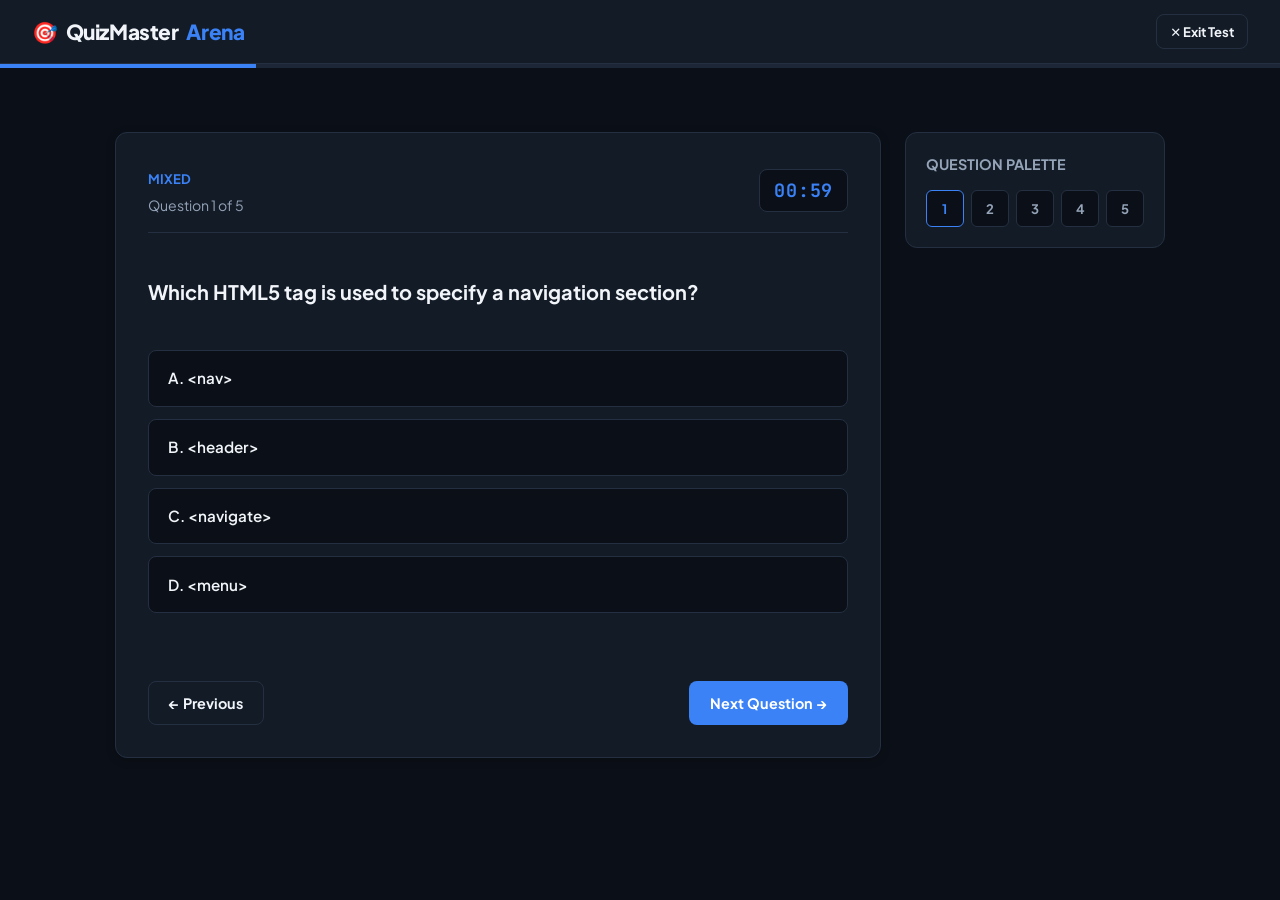
==== arena.html @ a1f8cf9c "fee" ====
<!DOCTYPE html>
<html lang="en" data-theme="dark">
<head>
  <meta charset="UTF-8">
  <meta name="viewport" content="width=device-width, initial-scale=1.0">
  <title>QuizMaster - Assessment Arena</title>
  <link rel="stylesheet" href="style.css">
  <style>
    .progress-bar { height: 4px; background: var(--bg-hover); width: 100%; position: sticky; top: 0; z-index: 10; }
    .progress-fill { height: 100%; width: 0%; background: var(--primary); transition: width 0.3s ease; }
    .loading-spinner { text-align: center; padding: 4rem 1rem; }
    .spinner-dot { width: 32px; height: 32px; border: 3px solid var(--border); border-top-color: var(--primary); border-radius: 50%; animation: spin 1s linear infinite; margin: 0 auto 1rem; }
    @keyframes spin { to { transform: rotate(360deg); } }
  </style>
</head>
<body>
  <!-- Arena Top Bar -->
  <nav class="navbar">
    <a href="index.html" class="logo"><span>🎯</span> QuizMaster <span>Arena</span></a>
    <div class="nav-actions">
      <a href="quiz.html" class="btn btn-outline btn-sm" onclick="return confirm('Exit test? Progress will not be saved.');">✕ Exit Test</a>
    </div>
  </nav>

  <!-- Progress Bar -->
  <div class="progress-bar">
    <div class="progress-fill" id="progressFill"></div>
  </div>

  <!-- Main Arena Layout -->
  <main class="container">
    <!-- Loading Spinner -->
    <div class="loading-spinner" id="loadingState">
      <div class="spinner-dot"></div>
      <h3 style="font-size: 1.25rem; margin-bottom: 0.3rem;">Fetching Live Questions via API...</h3>
      <p style="color: var(--text-muted); font-size: 0.88rem;">Connecting to API endpoint and preparing your assessment session.</p>
    </div>

    <!-- Active Assessment Container -->
    <div class="arena-layout" id="quizLayout" style="display: none;">
      <!-- Left: Question Card -->
      <article class="card" style="padding: 2rem;">
        <div class="arena-header">
          <div>
            <span id="subjectBadge" style="font-size: 0.82rem; font-weight: 700; color: var(--primary); text-transform: uppercase;">Assessment</span>
            <div id="questionCounter" style="font-size: 0.88rem; color: var(--text-muted); margin-top: 0.2rem;">Question 1 of 10</div>
          </div>
          <div class="timer-pill" id="timerDigits">01:00</div>
        </div>

        <h2 class="question-title" id="questionTitle">Loading question prompt...</h2>

        <div class="options-list" id="optionsList" role="radiogroup">
          <!-- Injected dynamically by arena.js -->
        </div>

        <div style="display: flex; justify-content: space-between; align-items: center; margin-top: 1.5rem;">
          <button type="button" class="btn btn-outline" id="prevBtn" disabled>← Previous</button>
          <button type="button" class="btn btn-primary" id="nextBtn">Next Question →</button>
        </div>
      </article>

      <!-- Right: Question Palette -->
      <aside class="palette-card">
        <h4 style="font-size: 0.9rem; font-weight: 700; color: var(--text-muted); text-transform: uppercase;">Question Palette</h4>
        <div class="palette-grid" id="paletteGrid">
          <!-- Injected dynamically by arena.js -->
        </div>
      </aside>
    </div>
  </main>

  <!-- Result Modal with Answer Review -->
  <div class="modal-overlay" id="resultModal" role="dialog" aria-modal="true">
    <div class="modal-content" style="max-width: 520px;">
      <div id="modalBadge" style="font-size: 3rem; margin-bottom: 0.5rem;">🏆</div>
      <h2 id="modalTitle" style="font-size: 1.6rem; margin-bottom: 0.4rem;">Assessment Completed!</h2>
      <div id="modalScore" style="font-size: 2.4rem; font-weight: 800; color: var(--primary); margin: 0.5rem 0;">0 / 0</div>
      <p id="modalFeedback" style="color: var(--text-muted); font-size: 0.95rem; margin-bottom: 1rem;">Great effort on this practice drill!</p>

      <!-- Detailed Review List -->
      <div class="review-list" id="reviewList">
        <!-- Review items injected by arena.js -->
      </div>

      <div style="display: flex; flex-direction: column; gap: 0.6rem; margin-top: 1rem;">
        <a href="quiz.html" class="btn btn-primary">Take Another Quiz</a>
        <div style="display: flex; gap: 0.5rem;">
          <a href="history.html" class="btn btn-outline" style="flex: 1;">📜 View History</a>
          <a href="leaderboard.html" class="btn btn-outline" style="flex: 1;">🏆 Leaderboard</a>
        </div>
        <a href="index.html" class="btn btn-outline">Return Home</a>
      </div>
    </div>
  </div>

  <script src="arena.js"></script>
</body>
</html>
---- style.css ----
/* =========================================================
   QuizMaster - Polished, Clean & Modern Stylesheet
   Crafted for presentation, academic viva, and Vercel deployment
   ========================================================= */

@import url('https://fonts.googleapis.com/css2?family=Plus+Jakarta+Sans:wght@400;500;600;700;800&family=JetBrains+Mono:wght@500;700&display=swap');

:root {
  /* Color Palette - Dark Mode (Default) */
  --bg: #0b0f17;
  --bg-card: #131b26;
  --bg-hover: #1c2636;
  --border: #243042;
  --border-focus: #3b82f6;
  --text: #f1f5f9;
  --text-secondary: #cbd5e1;
  --text-muted: #94a3b8;
  --primary: #3b82f6;
  --primary-hover: #2563eb;
  --primary-glow: rgba(59, 130, 246, 0.2);
  --accent: #06b6d4;
  --success: #10b981;
  --warning: #f59e0b;
  --danger: #ef4444;
  --radius: 12px;
  --radius-sm: 8px;
  --radius-pill: 9999px;
  --font: 'Plus Jakarta Sans', system-ui, -apple-system, sans-serif;
  --font-mono: 'JetBrains Mono', monospace;
  --shadow: 0 4px 20px rgba(0, 0, 0, 0.35);
  --shadow-card: 0 2px 10px rgba(0, 0, 0, 0.2);
}

[data-theme="light"] {
  /* Color Palette - Light Mode */
  --bg: #f8fafc;
  --bg-card: #ffffff;
  --bg-hover: #f1f5f9;
  --border: #e2e8f0;
  --border-focus: #2563eb;
  --text: #0f172a;
  --text-secondary: #334155;
  --text-muted: #64748b;
  --primary: #2563eb;
  --primary-hover: #1d4ed8;
  --primary-glow: rgba(37, 99, 235, 0.15);
  --shadow: 0 4px 20px rgba(0, 0, 0, 0.06);
  --shadow-card: 0 1px 4px rgba(0, 0, 0, 0.05);
}

/* Base Reset */
* { box-sizing: border-box; margin: 0; padding: 0; }
body {
  font-family: var(--font);
  background: var(--bg);
  color: var(--text);
  line-height: 1.6;
  min-height: 100vh;
  display: flex;
  flex-direction: column;
}

a { color: inherit; text-decoration: none; }
button, input, select { font: inherit; }

.container {
  max-width: 1140px;
  margin: 0 auto;
  padding: 2rem 1.5rem 4rem;
  width: 100%;
}

/* =========================================================
   1. Navbar
   ========================================================= */
.navbar {
  display: flex;
  align-items: center;
  justify-content: space-between;
  padding: 0.9rem 2rem;
  background: var(--bg-card);
  border-bottom: 1px solid var(--border);
  position: sticky;
  top: 0;
  z-index: 100;
  backdrop-filter: blur(10px);
}
.logo { font-size: 1.3rem; font-weight: 800; display: flex; align-items: center; gap: 0.5rem; letter-spacing: -0.02em; }
.logo span { color: var(--primary); }
.nav-links { display: flex; list-style: none; gap: 0.4rem; }
.nav-links a {
  padding: 0.45rem 0.9rem;
  font-size: 0.9rem;
  font-weight: 600;
  color: var(--text-muted);
  border-radius: var(--radius-sm);
  transition: 0.2s ease;
}
.nav-links a:hover, .nav-links a.active { color: var(--text); background: var(--bg-hover); }
.nav-actions { display: flex; align-items: center; gap: 0.6rem; }
.theme-toggle-btn {
  background: var(--bg);
  border: 1px solid var(--border);
  color: var(--text);
  padding: 0.4rem 0.75rem;
  border-radius: var(--radius-sm);
  cursor: pointer;
  font-size: 1rem;
  transition: 0.2s;
}
.theme-toggle-btn:hover { border-color: var(--primary); background: var(--bg-hover); }

/* Buttons */
.btn {
  display: inline-flex;
  align-items: center;
  justify-content: center;
  gap: 0.5rem;
  padding: 0.6rem 1.25rem;
  font-size: 0.9rem;
  font-weight: 700;
  border-radius: var(--radius-sm);
  border: 1px solid transparent;
  cursor: pointer;
  transition: 0.2s ease;
  text-decoration: none;
}
.btn-primary { background: var(--primary); color: #fff !important; }
.btn-primary:hover { background: var(--primary-hover); transform: translateY(-1px); box-shadow: 0 4px 14px var(--primary-glow); }
.btn-outline { background: transparent; border-color: var(--border); color: var(--text); }
.btn-outline:hover { background: var(--bg-hover); border-color: var(--text-muted); }
.btn-sm { padding: 0.35rem 0.8rem; font-size: 0.82rem; }
.btn-lg { padding: 0.8rem 1.6rem; font-size: 1rem; }

/* =========================================================
   2. Hero Section (index.html)
   ========================================================= */
.hero-wrapper {
  display: grid;
  grid-template-columns: 1.15fr 0.85fr;
  align-items: center;
  gap: 3rem;
  padding: 3rem 0 3.5rem;
}
.hero-content { text-align: left; }
.hero-badge {
  display: inline-flex;
  align-items: center;
  gap: 0.5rem;
  padding: 0.35rem 0.85rem;
  border-radius: var(--radius-pill);
  background: rgba(59, 130, 246, 0.12);
  border: 1px solid rgba(59, 130, 246, 0.28);
  color: var(--primary);
  font-size: 0.82rem;
  font-weight: 700;
  margin-bottom: 1.2rem;
  text-transform: uppercase;
  letter-spacing: 0.04em;
}
.badge-dot {
  width: 8px; height: 8px;
  background: var(--success);
  border-radius: 50%;
  box-shadow: 0 0 8px var(--success);
}
.hero-content h1 {
  font-size: 2.8rem;
  font-weight: 800;
  line-height: 1.15;
  letter-spacing: -0.03em;
  margin-bottom: 1.1rem;
}
.gradient-text {
  background: linear-gradient(135deg, var(--primary) 0%, var(--accent) 100%);
  -webkit-background-clip: text;
  -webkit-text-fill-color: transparent;
}
.hero-desc { font-size: 1.05rem; color: var(--text-secondary); margin-bottom: 2rem; line-height: 1.65; max-width: 540px; }
.hero-actions { display: flex; gap: 1rem; flex-wrap: wrap; }

/* Hero Showcase Card */
.hero-visual { position: relative; }
.showcase-card {
  background: var(--bg-card);
  border: 1px solid var(--border);
  border-radius: var(--radius);
  overflow: hidden;
  box-shadow: var(--shadow);
  transition: transform 0.3s ease;
}
.showcase-card:hover { transform: translateY(-4px); }
.showcase-window-header {
  display: flex;
  align-items: center;
  gap: 0.45rem;
  padding: 0.65rem 1rem;
  background: var(--bg);
  border-bottom: 1px solid var(--border);
}
.window-dot { width: 10px; height: 10px; border-radius: 50%; display: inline-block; }
.dot-red { background: #ff5f56; }
.dot-yellow { background: #ffbd2e; }
.dot-green { background: #27c93f; }
.window-title { margin-left: 0.5rem; font-size: 0.78rem; font-family: var(--font-mono); color: var(--text-muted); }
.showcase-img-wrap { width: 100%; aspect-ratio: 16/10; overflow: hidden; background: #000; }
.showcase-img-wrap img { width: 100%; height: 100%; object-fit: cover; }
.floating-stat-pill {
  position: absolute;
  bottom: 1.2rem;
  right: 1.2rem;
  background: var(--bg-card);
  border: 1px solid var(--border);
  padding: 0.45rem 0.9rem;
  border-radius: var(--radius-pill);
  font-size: 0.8rem;
  font-weight: 700;
  display: flex;
  align-items: center;
  gap: 0.4rem;
  box-shadow: var(--shadow);
}
.live-indicator { width: 8px; height: 8px; border-radius: 50%; background: var(--success); box-shadow: 0 0 6px var(--success); }

/* =========================================================
   3. Stats Strip (index.html)
   ========================================================= */
.stats-strip {
  display: grid;
  grid-template-columns: repeat(4, 1fr);
  gap: 1.5rem;
  background: var(--bg-card);
  border: 1px solid var(--border);
  border-radius: var(--radius);
  padding: 1.5rem 2rem;
  margin: 1rem 0 3.5rem;
  text-align: center;
}
.stat-item { display: flex; flex-direction: column; gap: 0.25rem; }
.stat-num { font-size: 1.8rem; font-weight: 800; font-family: var(--font-mono); color: var(--primary); }
.stat-label { font-size: 0.82rem; font-weight: 600; text-transform: uppercase; color: var(--text-muted); letter-spacing: 0.04em; }

/* =========================================================
   4. Subject Cards Grid (index.html)
   ========================================================= */
.section-header { text-align: center; margin-bottom: 2.5rem; }
.sub-badge { font-size: 0.82rem; font-weight: 700; text-transform: uppercase; color: var(--primary); letter-spacing: 0.05em; display: inline-block; margin-bottom: 0.4rem; }
.section-header h2 { font-size: 2rem; font-weight: 800; letter-spacing: -0.02em; margin-bottom: 0.5rem; }
.section-header p { color: var(--text-muted); font-size: 0.95rem; max-width: 600px; margin: 0 auto; }

.grid {
  display: grid;
  grid-template-columns: repeat(auto-fit, minmax(320px, 1fr));
  gap: 1.5rem;
  margin: 1.5rem 0 3rem;
}
.card {
  background: var(--bg-card);
  border: 1px solid var(--border);
  border-radius: var(--radius);
  padding: 1.75rem;
  display: flex;
  flex-direction: column;
  justify-content: space-between;
  gap: 1.25rem;
  transition: 0.2s ease;
  box-shadow: var(--shadow-card);
}
.card:hover { border-color: var(--primary); transform: translateY(-3px); box-shadow: 0 8px 24px var(--primary-glow); }
.card-top { display: flex; justify-content: space-between; align-items: center; margin-bottom: 0.75rem; }
.card-icon-pill { font-size: 1.6rem; width: 44px; height: 44px; display: flex; align-items: center; justify-content: center; background: var(--bg); border-radius: var(--radius-sm); border: 1px solid var(--border); }
.track-badge { font-size: 0.75rem; font-weight: 700; text-transform: uppercase; padding: 0.25rem 0.6rem; border-radius: var(--radius-pill); background: var(--bg); color: var(--text-muted); border: 1px solid var(--border); }
.card h3 { font-size: 1.2rem; font-weight: 700; margin-bottom: 0.4rem; letter-spacing: -0.01em; }
.card p { font-size: 0.9rem; color: var(--text-secondary); line-height: 1.55; }
.card-tags { display: flex; flex-wrap: wrap; gap: 0.4rem; margin-top: 0.85rem; }
.card-tags span { font-size: 0.75rem; padding: 0.2rem 0.55rem; background: var(--bg); border-radius: 4px; color: var(--text-muted); border: 1px solid var(--border); }

/* =========================================================
   5. Quiz Configurator (quiz.html)
   ========================================================= */
.preset-bar { display: flex; flex-wrap: wrap; align-items: center; justify-content: center; gap: 0.6rem; margin: 1.5rem 0 2rem; }
.preset-btn {
  padding: 0.45rem 1rem;
  font-size: 0.85rem;
  font-weight: 700;
  border-radius: var(--radius-pill);
  background: var(--bg-card);
  border: 1px solid var(--border);
  color: var(--text-secondary);
  cursor: pointer;
  transition: 0.2s;
}
.preset-btn:hover { border-color: var(--primary); background: var(--bg-hover); color: var(--primary); }

.config-grid { display: grid; grid-template-columns: 1.5fr 1fr; gap: 2rem; align-items: start; margin-top: 1rem; text-align: left; }
.choice-pills { display: flex; flex-wrap: wrap; gap: 0.5rem; margin-top: 0.75rem; }
.choice-pill { cursor: pointer; }
.choice-pill input { display: none; }
.choice-pill span {
  display: inline-block;
  padding: 0.5rem 1rem;
  font-size: 0.88rem;
  font-weight: 600;
  border-radius: var(--radius-sm);
  background: var(--bg);
  border: 1px solid var(--border);
  color: var(--text-secondary);
  transition: 0.15s ease;
}
.choice-pill input:checked + span {
  border-color: var(--primary);
  background: rgba(59, 130, 246, 0.15);
  color: var(--primary);
  font-weight: 700;
}

.summary-card {
  background: var(--bg-card);
  border: 1px solid var(--border);
  border-radius: var(--radius);
  padding: 1.75rem;
  position: sticky;
  top: 5rem;
  box-shadow: var(--shadow-card);
}
.summary-item { display: flex; justify-content: space-between; padding: 0.65rem 0; border-bottom: 1px solid var(--border); font-size: 0.9rem; }
.summary-item span:first-child { color: var(--text-muted); }
.summary-item span:last-child { font-weight: 700; color: var(--text); }

/* Form Controls */
.form-group { margin-bottom: 1.25rem; text-align: left; }
.form-group label { display: block; font-size: 0.85rem; font-weight: 700; color: var(--text-muted); margin-bottom: 0.4rem; }
.form-control {
  width: 100%;
  padding: 0.65rem 0.95rem;
  background: var(--bg);
  border: 1px solid var(--border);
  border-radius: var(--radius-sm);
  color: var(--text);
  outline: none;
  font-size: 0.9rem;
  transition: 0.2s;
}
.form-control:focus { border-color: var(--primary); box-shadow: 0 0 0 3px var(--primary-glow); }

/* =========================================================
   6. Assessment Arena (arena.html)
   ========================================================= */
.arena-layout { display: grid; grid-template-columns: 1fr 260px; gap: 1.5rem; max-width: 1050px; margin: 2rem auto; align-items: start; }
.arena-header { display: flex; justify-content: space-between; align-items: center; padding-bottom: 1rem; margin-bottom: 1.5rem; border-bottom: 1px solid var(--border); }
.timer-pill {
  font-family: var(--font-mono);
  font-size: 1.15rem;
  font-weight: 700;
  padding: 0.35rem 0.85rem;
  border-radius: var(--radius-sm);
  background: var(--bg);
  border: 1px solid var(--border);
  color: var(--primary);
  letter-spacing: 0.05em;
}
.timer-danger { color: var(--danger) !important; border-color: var(--danger) !important; animation: pulse 1s infinite; }
@keyframes pulse { 0%, 100% { opacity: 1; } 50% { opacity: 0.5; } }

.question-title { font-size: 1.25rem; font-weight: 700; margin-bottom: 1.5rem; line-height: 1.45; }
.options-list { display: flex; flex-direction: column; gap: 0.75rem; margin-bottom: 1.5rem; }
.option-btn {
  padding: 0.95rem 1.2rem;
  border-radius: var(--radius-sm);
  background: var(--bg);
  border: 1px solid var(--border);
  color: var(--text);
  font-weight: 600;
  cursor: pointer;
  text-align: left;
  transition: 0.15s;
  font-size: 0.95rem;
}
.option-btn:hover { border-color: var(--primary); background: var(--bg-hover); }
.option-btn.selected { border-color: var(--primary); background: rgba(59, 130, 246, 0.15); color: var(--primary); font-weight: 700; }

.palette-card { background: var(--bg-card); border: 1px solid var(--border); border-radius: var(--radius); padding: 1.25rem; }
.palette-grid { display: grid; grid-template-columns: repeat(5, 1fr); gap: 0.45rem; margin-top: 0.85rem; }
.palette-btn {
  padding: 0.45rem 0.2rem;
  font-size: 0.82rem;
  font-weight: 700;
  border-radius: 6px;
  background: var(--bg);
  border: 1px solid var(--border);
  color: var(--text-muted);
  cursor: pointer;
  text-align: center;
}
.palette-btn.active { border-color: var(--primary); color: var(--primary); }
.palette-btn.answered { background: var(--primary); color: #fff; border-color: var(--primary); }

/* Result Modal */
.modal-overlay {
  position: fixed; top: 0; left: 0; width: 100%; height: 100%;
  background: rgba(0, 0, 0, 0.75); display: none;
  align-items: center; justify-content: center; z-index: 200;
  padding: 1.25rem;
  backdrop-filter: blur(4px);
}
.modal-overlay.open { display: flex; }
.modal-content {
  background: var(--bg-card); border: 1px solid var(--border);
  border-radius: var(--radius); padding: 2.25rem 2rem; max-width: 520px;
  width: 100%; text-align: center; box-shadow: var(--shadow);
}
.review-list { max-height: 220px; overflow-y: auto; text-align: left; margin: 1rem 0; display: flex; flex-direction: column; gap: 0.6rem; padding-right: 0.3rem; }
.review-item { padding: 0.75rem; border-radius: 8px; background: var(--bg); border-left: 3px solid var(--border); font-size: 0.82rem; }
.review-item.correct { border-left-color: var(--success); }
.review-item.incorrect { border-left-color: var(--danger); }
.review-item h4 { font-size: 0.85rem; margin-bottom: 0.25rem; }

/* =========================================================
   7. Study Notes Hub (prepare.html)
   ========================================================= */
.mb { text-align: center; padding: 2.5rem 1rem 1.5rem; }
.header-badge { display: inline-block; padding: 0.35rem 0.85rem; font-size: 0.82rem; font-weight: 700; border-radius: var(--radius-pill); background: rgba(59, 130, 246, 0.15); color: var(--primary); margin-bottom: 0.85rem; text-transform: uppercase; }
.sub-mb-content { color: var(--text-secondary); max-width: 620px; margin: 0.5rem auto 1.5rem; font-size: 1rem; }

.filter-search-wrap { display: flex; flex-wrap: wrap; justify-content: space-between; align-items: center; gap: 1rem; margin: 1.5rem auto 2.5rem; max-width: 1140px; padding: 0 1.5rem; }
.filter-pills { display: flex; flex-wrap: wrap; gap: 0.5rem; }
.filter-btn { padding: 0.4rem 0.95rem; font-size: 0.85rem; font-weight: 600; border-radius: var(--radius-pill); background: var(--bg-card); border: 1px solid var(--border); color: var(--text-muted); cursor: pointer; transition: 0.2s; }
.filter-btn.active, .filter-btn:hover { color: var(--text); border-color: var(--primary); background: var(--bg-hover); }
.search-box-wrap input { padding: 0.5rem 1rem; border-radius: var(--radius-pill); background: var(--bg-card); border: 1px solid var(--border); color: var(--text); font-size: 0.88rem; outline: none; }
.search-box-wrap input:focus { border-color: var(--primary); }

.curriculum-grid { display: grid; grid-template-columns: repeat(auto-fit, minmax(320px, 1fr)); gap: 1.75rem; max-width: 1140px; margin: 0 auto 3.5rem; padding: 0 1.5rem; }
.video-card { background: var(--bg-card); border: 1px solid var(--border); border-radius: var(--radius); overflow: hidden; display: flex; flex-direction: column; transition: 0.2s ease; box-shadow: var(--shadow-card); }
.video-card:hover { border-color: var(--primary); transform: translateY(-3px); }
.video-frame-wrap { position: relative; width: 100%; aspect-ratio: 16/9; background: #000; }
.video-frame-wrap iframe { width: 100%; height: 100%; border: none; }
.video-content { padding: 1.4rem; display: flex; flex-direction: column; gap: 0.75rem; flex: 1; }
.video-meta { display: flex; justify-content: space-between; font-size: 0.8rem; font-weight: 700; color: var(--primary); }
.checklist { list-style: none; font-size: 0.85rem; color: var(--text-muted); display: flex; flex-direction: column; gap: 0.35rem; margin: 0.5rem 0; }
.checklist li::before { content: "✓ "; color: var(--success); font-weight: 700; }
.video-cta { font-size: 0.9rem; font-weight: 700; color: var(--primary); margin-top: auto; display: inline-block; }
.video-cta:hover { text-decoration: underline; }

/* =========================================================
   8. Tables, History & Leaderboard (history.html, leaderboard.html)
   ========================================================= */
.table-container {
  background: var(--bg-card);
  border: 1px solid var(--border);
  border-radius: var(--radius);
  overflow-x: auto;
  margin: 1.5rem 0;
  box-shadow: var(--shadow-card);
}
.data-table { width: 100%; border-collapse: collapse; text-align: left; font-size: 0.9rem; }
.data-table th, .data-table td { padding: 1rem 1.2rem; border-bottom: 1px solid var(--border); }
.data-table th { background: var(--bg); color: var(--text-muted); font-size: 0.8rem; font-weight: 700; text-transform: uppercase; letter-spacing: 0.04em; }
.data-table tr:hover td { background: var(--bg-hover); }

/* Podium (leaderboard.html) */
.podium-wrap { display: flex; justify-content: center; align-items: flex-end; gap: 1.25rem; margin: 2rem 0 3rem; }
.podium-card { background: var(--bg-card); border: 1px solid var(--border); border-radius: var(--radius); padding: 1.5rem; text-align: center; flex: 1; max-width: 240px; box-shadow: var(--shadow-card); }
.podium-1 { border-color: gold; transform: translateY(-15px); }
.podium-crown { font-size: 2.2rem; margin-bottom: 0.25rem; }
.podium-name { font-weight: 700; font-size: 1rem; margin: 0.4rem 0 0.2rem; }
.podium-score { font-size: 1.6rem; font-weight: 800; font-family: var(--font-mono); color: var(--primary); }

/* =========================================================
   9. Authentication (login.html)
   ========================================================= */
.auth-wrapper { max-width: 440px; margin: 3rem auto; padding: 0 1.25rem; }
.auth-card { background: var(--bg-card); border: 1px solid var(--border); border-radius: var(--radius); padding: 2rem; box-shadow: var(--shadow); }
.auth-header { text-align: center; margin-bottom: 1.5rem; }
.auth-header h2 { font-size: 1.5rem; font-weight: 800; margin-bottom: 0.3rem; }
.auth-header p { font-size: 0.88rem; color: var(--text-muted); }
.auth-tabs { display: flex; border-bottom: 1px solid var(--border); margin-bottom: 1.5rem; }
.auth-tab { flex: 1; padding: 0.75rem; text-align: center; background: none; border: none; border-bottom: 2px solid transparent; color: var(--text-muted); font-weight: 700; font-size: 0.9rem; cursor: pointer; }
.auth-tab.active { color: var(--primary); border-bottom-color: var(--primary); }

/* =========================================================
   10. Unified Footer
   ========================================================= */
footer {
  margin-top: auto;
  background: var(--bg-card);
  border-top: 1px solid var(--border);
  padding: 2.5rem 2rem 1.5rem;
}
.footer-container {
  max-width: 1140px;
  margin: 0 auto;
  display: flex;
  justify-content: space-between;
  align-items: center;
  flex-wrap: wrap;
  gap: 1.5rem;
  padding-bottom: 1.5rem;
  border-bottom: 1px solid var(--border);
}
.brand-logo { font-size: 1.2rem; font-weight: 800; }
.footer-brand p { font-size: 0.85rem; color: var(--text-muted); margin-top: 0.25rem; }
.footer-links { display: flex; gap: 1.25rem; flex-wrap: wrap; }
.footer-links a { font-size: 0.88rem; color: var(--text-muted); font-weight: 600; transition: 0.2s; }
.footer-links a:hover { color: var(--primary); }
.footer-bottom {
  max-width: 1140px;
  margin: 1.2rem auto 0;
  display: flex;
  justify-content: space-between;
  font-size: 0.8rem;
  color: var(--text-muted);
  flex-wrap: wrap;
  gap: 0.5rem;
}

/* =========================================================
   11. Responsive Breakpoints
   ========================================================= */
@media (max-width: 900px) {
  .hero-wrapper { grid-template-columns: 1fr; text-align: center; gap: 2.5rem; }
  .hero-content { text-align: center; }
  .hero-desc { margin: 0 auto 2rem; }
  .hero-actions { justify-content: center; }
  .stats-strip { grid-template-columns: repeat(2, 1fr); gap: 1.25rem; }
  .config-grid, .arena-layout { grid-template-columns: 1fr; }
  .summary-card { position: static; }
  .podium-wrap { flex-direction: column; align-items: center; }
  .podium-1 { transform: none; }
}

@media (max-width: 640px) {
  .navbar { flex-wrap: wrap; gap: 0.75rem; padding: 0.75rem 1rem; }
  .nav-links { order: 3; width: 100%; justify-content: center; flex-wrap: wrap; }
  .hero-content h1 { font-size: 2.2rem; }
  .stats-strip { grid-template-columns: 1fr; }
  .footer-container, .footer-bottom { flex-direction: column; text-align: center; }
}
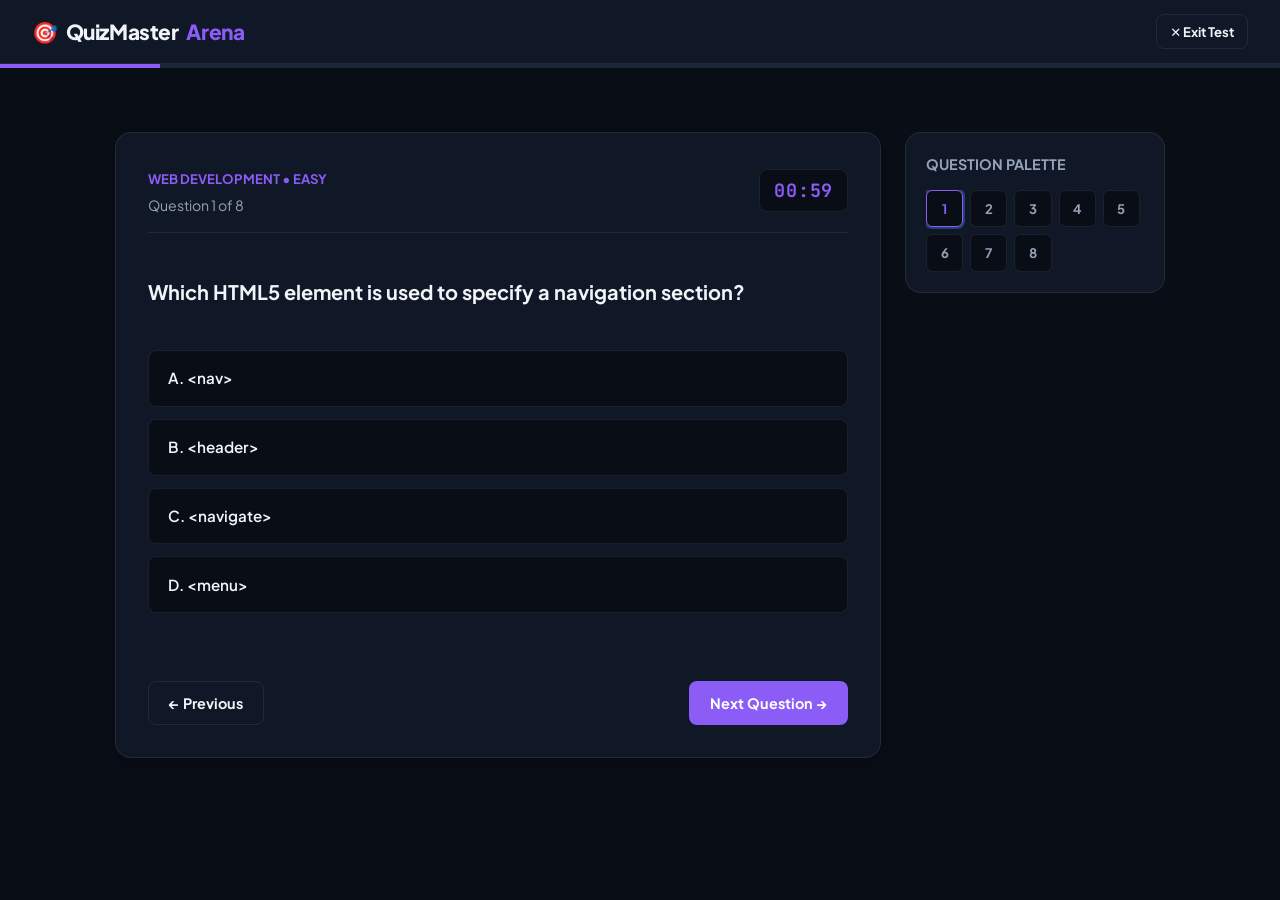
==== commit e5f623d4: "abc" ====
--- a/arena.html
+++ b/arena.html
@@ -32,8 +32,8 @@
     <!-- Loading Spinner -->
     <div class="loading-spinner" id="loadingState">
       <div class="spinner-dot"></div>
-      <h3 style="font-size: 1.25rem; margin-bottom: 0.3rem;">Fetching Live Questions via API...</h3>
-      <p style="color: var(--text-muted); font-size: 0.88rem;">Connecting to API endpoint and preparing your assessment session.</p>
+      <h3 style="font-size: 1.25rem; margin-bottom: 0.3rem;">Extracting Questions from Open Trivia DB...</h3>
+      <p style="color: var(--text-muted); font-size: 0.88rem;">Connecting to Open Trivia Database (https://opentdb.com/api.php?amount=40) and generating your assessment session.</p>
     </div>
 
     <!-- Active Assessment Container -->
@@ -43,7 +43,7 @@
         <div class="arena-header">
           <div>
             <span id="subjectBadge" style="font-size: 0.82rem; font-weight: 700; color: var(--primary); text-transform: uppercase;">Assessment</span>
-            <div id="questionCounter" style="font-size: 0.88rem; color: var(--text-muted); margin-top: 0.2rem;">Question 1 of 10</div>
+            <div id="questionCounter" style="font-size: 0.88rem; color: var(--text-muted); margin-top: 0.2rem;">Question 1 of 40</div>
           </div>
           <div class="timer-pill" id="timerDigits">01:00</div>
         </div>
--- a/style.css
+++ b/style.css
@@ -1,537 +1,11 @@
 /* =========================================================
-   QuizMaster - Polished, Clean & Modern Stylesheet
-   Crafted for presentation, academic viva, and Vercel deployment
+   QuizMaster - Modular Stylesheet (style.css)
+   Divided into 3 logical modular components:
+   1. common.css     - Base variables, tokens, resets, typography, navbar, footer & toasts
+   2. quiz.css       - Quiz configurator, assessment arena, timers, palette grid & review
+   3. components.css - Showcase, study notes hub, leaderboard, auth & ambient visuals
    ========================================================= */
 
-@import url('https://fonts.googleapis.com/css2?family=Plus+Jakarta+Sans:wght@400;500;600;700;800&family=JetBrains+Mono:wght@500;700&display=swap');
-
-:root {
-  /* Color Palette - Dark Mode (Default) */
-  --bg: #0b0f17;
-  --bg-card: #131b26;
-  --bg-hover: #1c2636;
-  --border: #243042;
-  --border-focus: #3b82f6;
-  --text: #f1f5f9;
-  --text-secondary: #cbd5e1;
-  --text-muted: #94a3b8;
-  --primary: #3b82f6;
-  --primary-hover: #2563eb;
-  --primary-glow: rgba(59, 130, 246, 0.2);
-  --accent: #06b6d4;
-  --success: #10b981;
-  --warning: #f59e0b;
-  --danger: #ef4444;
-  --radius: 12px;
-  --radius-sm: 8px;
-  --radius-pill: 9999px;
-  --font: 'Plus Jakarta Sans', system-ui, -apple-system, sans-serif;
-  --font-mono: 'JetBrains Mono', monospace;
-  --shadow: 0 4px 20px rgba(0, 0, 0, 0.35);
-  --shadow-card: 0 2px 10px rgba(0, 0, 0, 0.2);
-}
-
-[data-theme="light"] {
-  /* Color Palette - Light Mode */
-  --bg: #f8fafc;
-  --bg-card: #ffffff;
-  --bg-hover: #f1f5f9;
-  --border: #e2e8f0;
-  --border-focus: #2563eb;
-  --text: #0f172a;
-  --text-secondary: #334155;
-  --text-muted: #64748b;
-  --primary: #2563eb;
-  --primary-hover: #1d4ed8;
-  --primary-glow: rgba(37, 99, 235, 0.15);
-  --shadow: 0 4px 20px rgba(0, 0, 0, 0.06);
-  --shadow-card: 0 1px 4px rgba(0, 0, 0, 0.05);
-}
-
-/* Base Reset */
-* { box-sizing: border-box; margin: 0; padding: 0; }
-body {
-  font-family: var(--font);
-  background: var(--bg);
-  color: var(--text);
-  line-height: 1.6;
-  min-height: 100vh;
-  display: flex;
-  flex-direction: column;
-}
-
-a { color: inherit; text-decoration: none; }
-button, input, select { font: inherit; }
-
-.container {
-  max-width: 1140px;
-  margin: 0 auto;
-  padding: 2rem 1.5rem 4rem;
-  width: 100%;
-}
-
-/* =========================================================
-   1. Navbar
-   ========================================================= */
-.navbar {
-  display: flex;
-  align-items: center;
-  justify-content: space-between;
-  padding: 0.9rem 2rem;
-  background: var(--bg-card);
-  border-bottom: 1px solid var(--border);
-  position: sticky;
-  top: 0;
-  z-index: 100;
-  backdrop-filter: blur(10px);
-}
-.logo { font-size: 1.3rem; font-weight: 800; display: flex; align-items: center; gap: 0.5rem; letter-spacing: -0.02em; }
-.logo span { color: var(--primary); }
-.nav-links { display: flex; list-style: none; gap: 0.4rem; }
-.nav-links a {
-  padding: 0.45rem 0.9rem;
-  font-size: 0.9rem;
-  font-weight: 600;
-  color: var(--text-muted);
-  border-radius: var(--radius-sm);
-  transition: 0.2s ease;
-}
-.nav-links a:hover, .nav-links a.active { color: var(--text); background: var(--bg-hover); }
-.nav-actions { display: flex; align-items: center; gap: 0.6rem; }
-.theme-toggle-btn {
-  background: var(--bg);
-  border: 1px solid var(--border);
-  color: var(--text);
-  padding: 0.4rem 0.75rem;
-  border-radius: var(--radius-sm);
-  cursor: pointer;
-  font-size: 1rem;
-  transition: 0.2s;
-}
-.theme-toggle-btn:hover { border-color: var(--primary); background: var(--bg-hover); }
-
-/* Buttons */
-.btn {
-  display: inline-flex;
-  align-items: center;
-  justify-content: center;
-  gap: 0.5rem;
-  padding: 0.6rem 1.25rem;
-  font-size: 0.9rem;
-  font-weight: 700;
-  border-radius: var(--radius-sm);
-  border: 1px solid transparent;
-  cursor: pointer;
-  transition: 0.2s ease;
-  text-decoration: none;
-}
-.btn-primary { background: var(--primary); color: #fff !important; }
-.btn-primary:hover { background: var(--primary-hover); transform: translateY(-1px); box-shadow: 0 4px 14px var(--primary-glow); }
-.btn-outline { background: transparent; border-color: var(--border); color: var(--text); }
-.btn-outline:hover { background: var(--bg-hover); border-color: var(--text-muted); }
-.btn-sm { padding: 0.35rem 0.8rem; font-size: 0.82rem; }
-.btn-lg { padding: 0.8rem 1.6rem; font-size: 1rem; }
-
-/* =========================================================
-   2. Hero Section (index.html)
-   ========================================================= */
-.hero-wrapper {
-  display: grid;
-  grid-template-columns: 1.15fr 0.85fr;
-  align-items: center;
-  gap: 3rem;
-  padding: 3rem 0 3.5rem;
-}
-.hero-content { text-align: left; }
-.hero-badge {
-  display: inline-flex;
-  align-items: center;
-  gap: 0.5rem;
-  padding: 0.35rem 0.85rem;
-  border-radius: var(--radius-pill);
-  background: rgba(59, 130, 246, 0.12);
-  border: 1px solid rgba(59, 130, 246, 0.28);
-  color: var(--primary);
-  font-size: 0.82rem;
-  font-weight: 700;
-  margin-bottom: 1.2rem;
-  text-transform: uppercase;
-  letter-spacing: 0.04em;
-}
-.badge-dot {
-  width: 8px; height: 8px;
-  background: var(--success);
-  border-radius: 50%;
-  box-shadow: 0 0 8px var(--success);
-}
-.hero-content h1 {
-  font-size: 2.8rem;
-  font-weight: 800;
-  line-height: 1.15;
-  letter-spacing: -0.03em;
-  margin-bottom: 1.1rem;
-}
-.gradient-text {
-  background: linear-gradient(135deg, var(--primary) 0%, var(--accent) 100%);
-  -webkit-background-clip: text;
-  -webkit-text-fill-color: transparent;
-}
-.hero-desc { font-size: 1.05rem; color: var(--text-secondary); margin-bottom: 2rem; line-height: 1.65; max-width: 540px; }
-.hero-actions { display: flex; gap: 1rem; flex-wrap: wrap; }
-
-/* Hero Showcase Card */
-.hero-visual { position: relative; }
-.showcase-card {
-  background: var(--bg-card);
-  border: 1px solid var(--border);
-  border-radius: var(--radius);
-  overflow: hidden;
-  box-shadow: var(--shadow);
-  transition: transform 0.3s ease;
-}
-.showcase-card:hover { transform: translateY(-4px); }
-.showcase-window-header {
-  display: flex;
-  align-items: center;
-  gap: 0.45rem;
-  padding: 0.65rem 1rem;
-  background: var(--bg);
-  border-bottom: 1px solid var(--border);
-}
-.window-dot { width: 10px; height: 10px; border-radius: 50%; display: inline-block; }
-.dot-red { background: #ff5f56; }
-.dot-yellow { background: #ffbd2e; }
-.dot-green { background: #27c93f; }
-.window-title { margin-left: 0.5rem; font-size: 0.78rem; font-family: var(--font-mono); color: var(--text-muted); }
-.showcase-img-wrap { width: 100%; aspect-ratio: 16/10; overflow: hidden; background: #000; }
-.showcase-img-wrap img { width: 100%; height: 100%; object-fit: cover; }
-.floating-stat-pill {
-  position: absolute;
-  bottom: 1.2rem;
-  right: 1.2rem;
-  background: var(--bg-card);
-  border: 1px solid var(--border);
-  padding: 0.45rem 0.9rem;
-  border-radius: var(--radius-pill);
-  font-size: 0.8rem;
-  font-weight: 700;
-  display: flex;
-  align-items: center;
-  gap: 0.4rem;
-  box-shadow: var(--shadow);
-}
-.live-indicator { width: 8px; height: 8px; border-radius: 50%; background: var(--success); box-shadow: 0 0 6px var(--success); }
-
-/* =========================================================
-   3. Stats Strip (index.html)
-   ========================================================= */
-.stats-strip {
-  display: grid;
-  grid-template-columns: repeat(4, 1fr);
-  gap: 1.5rem;
-  background: var(--bg-card);
-  border: 1px solid var(--border);
-  border-radius: var(--radius);
-  padding: 1.5rem 2rem;
-  margin: 1rem 0 3.5rem;
-  text-align: center;
-}
-.stat-item { display: flex; flex-direction: column; gap: 0.25rem; }
-.stat-num { font-size: 1.8rem; font-weight: 800; font-family: var(--font-mono); color: var(--primary); }
-.stat-label { font-size: 0.82rem; font-weight: 600; text-transform: uppercase; color: var(--text-muted); letter-spacing: 0.04em; }
-
-/* =========================================================
-   4. Subject Cards Grid (index.html)
-   ========================================================= */
-.section-header { text-align: center; margin-bottom: 2.5rem; }
-.sub-badge { font-size: 0.82rem; font-weight: 700; text-transform: uppercase; color: var(--primary); letter-spacing: 0.05em; display: inline-block; margin-bottom: 0.4rem; }
-.section-header h2 { font-size: 2rem; font-weight: 800; letter-spacing: -0.02em; margin-bottom: 0.5rem; }
-.section-header p { color: var(--text-muted); font-size: 0.95rem; max-width: 600px; margin: 0 auto; }
-
-.grid {
-  display: grid;
-  grid-template-columns: repeat(auto-fit, minmax(320px, 1fr));
-  gap: 1.5rem;
-  margin: 1.5rem 0 3rem;
-}
-.card {
-  background: var(--bg-card);
-  border: 1px solid var(--border);
-  border-radius: var(--radius);
-  padding: 1.75rem;
-  display: flex;
-  flex-direction: column;
-  justify-content: space-between;
-  gap: 1.25rem;
-  transition: 0.2s ease;
-  box-shadow: var(--shadow-card);
-}
-.card:hover { border-color: var(--primary); transform: translateY(-3px); box-shadow: 0 8px 24px var(--primary-glow); }
-.card-top { display: flex; justify-content: space-between; align-items: center; margin-bottom: 0.75rem; }
-.card-icon-pill { font-size: 1.6rem; width: 44px; height: 44px; display: flex; align-items: center; justify-content: center; background: var(--bg); border-radius: var(--radius-sm); border: 1px solid var(--border); }
-.track-badge { font-size: 0.75rem; font-weight: 700; text-transform: uppercase; padding: 0.25rem 0.6rem; border-radius: var(--radius-pill); background: var(--bg); color: var(--text-muted); border: 1px solid var(--border); }
-.card h3 { font-size: 1.2rem; font-weight: 700; margin-bottom: 0.4rem; letter-spacing: -0.01em; }
-.card p { font-size: 0.9rem; color: var(--text-secondary); line-height: 1.55; }
-.card-tags { display: flex; flex-wrap: wrap; gap: 0.4rem; margin-top: 0.85rem; }
-.card-tags span { font-size: 0.75rem; padding: 0.2rem 0.55rem; background: var(--bg); border-radius: 4px; color: var(--text-muted); border: 1px solid var(--border); }
-
-/* =========================================================
-   5. Quiz Configurator (quiz.html)
-   ========================================================= */
-.preset-bar { display: flex; flex-wrap: wrap; align-items: center; justify-content: center; gap: 0.6rem; margin: 1.5rem 0 2rem; }
-.preset-btn {
-  padding: 0.45rem 1rem;
-  font-size: 0.85rem;
-  font-weight: 700;
-  border-radius: var(--radius-pill);
-  background: var(--bg-card);
-  border: 1px solid var(--border);
-  color: var(--text-secondary);
-  cursor: pointer;
-  transition: 0.2s;
-}
-.preset-btn:hover { border-color: var(--primary); background: var(--bg-hover); color: var(--primary); }
-
-.config-grid { display: grid; grid-template-columns: 1.5fr 1fr; gap: 2rem; align-items: start; margin-top: 1rem; text-align: left; }
-.choice-pills { display: flex; flex-wrap: wrap; gap: 0.5rem; margin-top: 0.75rem; }
-.choice-pill { cursor: pointer; }
-.choice-pill input { display: none; }
-.choice-pill span {
-  display: inline-block;
-  padding: 0.5rem 1rem;
-  font-size: 0.88rem;
-  font-weight: 600;
-  border-radius: var(--radius-sm);
-  background: var(--bg);
-  border: 1px solid var(--border);
-  color: var(--text-secondary);
-  transition: 0.15s ease;
-}
-.choice-pill input:checked + span {
-  border-color: var(--primary);
-  background: rgba(59, 130, 246, 0.15);
-  color: var(--primary);
-  font-weight: 700;
-}
-
-.summary-card {
-  background: var(--bg-card);
-  border: 1px solid var(--border);
-  border-radius: var(--radius);
-  padding: 1.75rem;
-  position: sticky;
-  top: 5rem;
-  box-shadow: var(--shadow-card);
-}
-.summary-item { display: flex; justify-content: space-between; padding: 0.65rem 0; border-bottom: 1px solid var(--border); font-size: 0.9rem; }
-.summary-item span:first-child { color: var(--text-muted); }
-.summary-item span:last-child { font-weight: 700; color: var(--text); }
-
-/* Form Controls */
-.form-group { margin-bottom: 1.25rem; text-align: left; }
-.form-group label { display: block; font-size: 0.85rem; font-weight: 700; color: var(--text-muted); margin-bottom: 0.4rem; }
-.form-control {
-  width: 100%;
-  padding: 0.65rem 0.95rem;
-  background: var(--bg);
-  border: 1px solid var(--border);
-  border-radius: var(--radius-sm);
-  color: var(--text);
-  outline: none;
-  font-size: 0.9rem;
-  transition: 0.2s;
-}
-.form-control:focus { border-color: var(--primary); box-shadow: 0 0 0 3px var(--primary-glow); }
-
-/* =========================================================
-   6. Assessment Arena (arena.html)
-   ========================================================= */
-.arena-layout { display: grid; grid-template-columns: 1fr 260px; gap: 1.5rem; max-width: 1050px; margin: 2rem auto; align-items: start; }
-.arena-header { display: flex; justify-content: space-between; align-items: center; padding-bottom: 1rem; margin-bottom: 1.5rem; border-bottom: 1px solid var(--border); }
-.timer-pill {
-  font-family: var(--font-mono);
-  font-size: 1.15rem;
-  font-weight: 700;
-  padding: 0.35rem 0.85rem;
-  border-radius: var(--radius-sm);
-  background: var(--bg);
-  border: 1px solid var(--border);
-  color: var(--primary);
-  letter-spacing: 0.05em;
-}
-.timer-danger { color: var(--danger) !important; border-color: var(--danger) !important; animation: pulse 1s infinite; }
-@keyframes pulse { 0%, 100% { opacity: 1; } 50% { opacity: 0.5; } }
-
-.question-title { font-size: 1.25rem; font-weight: 700; margin-bottom: 1.5rem; line-height: 1.45; }
-.options-list { display: flex; flex-direction: column; gap: 0.75rem; margin-bottom: 1.5rem; }
-.option-btn {
-  padding: 0.95rem 1.2rem;
-  border-radius: var(--radius-sm);
-  background: var(--bg);
-  border: 1px solid var(--border);
-  color: var(--text);
-  font-weight: 600;
-  cursor: pointer;
-  text-align: left;
-  transition: 0.15s;
-  font-size: 0.95rem;
-}
-.option-btn:hover { border-color: var(--primary); background: var(--bg-hover); }
-.option-btn.selected { border-color: var(--primary); background: rgba(59, 130, 246, 0.15); color: var(--primary); font-weight: 700; }
-
-.palette-card { background: var(--bg-card); border: 1px solid var(--border); border-radius: var(--radius); padding: 1.25rem; }
-.palette-grid { display: grid; grid-template-columns: repeat(5, 1fr); gap: 0.45rem; margin-top: 0.85rem; }
-.palette-btn {
-  padding: 0.45rem 0.2rem;
-  font-size: 0.82rem;
-  font-weight: 700;
-  border-radius: 6px;
-  background: var(--bg);
-  border: 1px solid var(--border);
-  color: var(--text-muted);
-  cursor: pointer;
-  text-align: center;
-}
-.palette-btn.active { border-color: var(--primary); color: var(--primary); }
-.palette-btn.answered { background: var(--primary); color: #fff; border-color: var(--primary); }
-
-/* Result Modal */
-.modal-overlay {
-  position: fixed; top: 0; left: 0; width: 100%; height: 100%;
-  background: rgba(0, 0, 0, 0.75); display: none;
-  align-items: center; justify-content: center; z-index: 200;
-  padding: 1.25rem;
-  backdrop-filter: blur(4px);
-}
-.modal-overlay.open { display: flex; }
-.modal-content {
-  background: var(--bg-card); border: 1px solid var(--border);
-  border-radius: var(--radius); padding: 2.25rem 2rem; max-width: 520px;
-  width: 100%; text-align: center; box-shadow: var(--shadow);
-}
-.review-list { max-height: 220px; overflow-y: auto; text-align: left; margin: 1rem 0; display: flex; flex-direction: column; gap: 0.6rem; padding-right: 0.3rem; }
-.review-item { padding: 0.75rem; border-radius: 8px; background: var(--bg); border-left: 3px solid var(--border); font-size: 0.82rem; }
-.review-item.correct { border-left-color: var(--success); }
-.review-item.incorrect { border-left-color: var(--danger); }
-.review-item h4 { font-size: 0.85rem; margin-bottom: 0.25rem; }
-
-/* =========================================================
-   7. Study Notes Hub (prepare.html)
-   ========================================================= */
-.mb { text-align: center; padding: 2.5rem 1rem 1.5rem; }
-.header-badge { display: inline-block; padding: 0.35rem 0.85rem; font-size: 0.82rem; font-weight: 700; border-radius: var(--radius-pill); background: rgba(59, 130, 246, 0.15); color: var(--primary); margin-bottom: 0.85rem; text-transform: uppercase; }
-.sub-mb-content { color: var(--text-secondary); max-width: 620px; margin: 0.5rem auto 1.5rem; font-size: 1rem; }
-
-.filter-search-wrap { display: flex; flex-wrap: wrap; justify-content: space-between; align-items: center; gap: 1rem; margin: 1.5rem auto 2.5rem; max-width: 1140px; padding: 0 1.5rem; }
-.filter-pills { display: flex; flex-wrap: wrap; gap: 0.5rem; }
-.filter-btn { padding: 0.4rem 0.95rem; font-size: 0.85rem; font-weight: 600; border-radius: var(--radius-pill); background: var(--bg-card); border: 1px solid var(--border); color: var(--text-muted); cursor: pointer; transition: 0.2s; }
-.filter-btn.active, .filter-btn:hover { color: var(--text); border-color: var(--primary); background: var(--bg-hover); }
-.search-box-wrap input { padding: 0.5rem 1rem; border-radius: var(--radius-pill); background: var(--bg-card); border: 1px solid var(--border); color: var(--text); font-size: 0.88rem; outline: none; }
-.search-box-wrap input:focus { border-color: var(--primary); }
-
-.curriculum-grid { display: grid; grid-template-columns: repeat(auto-fit, minmax(320px, 1fr)); gap: 1.75rem; max-width: 1140px; margin: 0 auto 3.5rem; padding: 0 1.5rem; }
-.video-card { background: var(--bg-card); border: 1px solid var(--border); border-radius: var(--radius); overflow: hidden; display: flex; flex-direction: column; transition: 0.2s ease; box-shadow: var(--shadow-card); }
-.video-card:hover { border-color: var(--primary); transform: translateY(-3px); }
-.video-frame-wrap { position: relative; width: 100%; aspect-ratio: 16/9; background: #000; }
-.video-frame-wrap iframe { width: 100%; height: 100%; border: none; }
-.video-content { padding: 1.4rem; display: flex; flex-direction: column; gap: 0.75rem; flex: 1; }
-.video-meta { display: flex; justify-content: space-between; font-size: 0.8rem; font-weight: 700; color: var(--primary); }
-.checklist { list-style: none; font-size: 0.85rem; color: var(--text-muted); display: flex; flex-direction: column; gap: 0.35rem; margin: 0.5rem 0; }
-.checklist li::before { content: "✓ "; color: var(--success); font-weight: 700; }
-.video-cta { font-size: 0.9rem; font-weight: 700; color: var(--primary); margin-top: auto; display: inline-block; }
-.video-cta:hover { text-decoration: underline; }
-
-/* =========================================================
-   8. Tables, History & Leaderboard (history.html, leaderboard.html)
-   ========================================================= */
-.table-container {
-  background: var(--bg-card);
-  border: 1px solid var(--border);
-  border-radius: var(--radius);
-  overflow-x: auto;
-  margin: 1.5rem 0;
-  box-shadow: var(--shadow-card);
-}
-.data-table { width: 100%; border-collapse: collapse; text-align: left; font-size: 0.9rem; }
-.data-table th, .data-table td { padding: 1rem 1.2rem; border-bottom: 1px solid var(--border); }
-.data-table th { background: var(--bg); color: var(--text-muted); font-size: 0.8rem; font-weight: 700; text-transform: uppercase; letter-spacing: 0.04em; }
-.data-table tr:hover td { background: var(--bg-hover); }
-
-/* Podium (leaderboard.html) */
-.podium-wrap { display: flex; justify-content: center; align-items: flex-end; gap: 1.25rem; margin: 2rem 0 3rem; }
-.podium-card { background: var(--bg-card); border: 1px solid var(--border); border-radius: var(--radius); padding: 1.5rem; text-align: center; flex: 1; max-width: 240px; box-shadow: var(--shadow-card); }
-.podium-1 { border-color: gold; transform: translateY(-15px); }
-.podium-crown { font-size: 2.2rem; margin-bottom: 0.25rem; }
-.podium-name { font-weight: 700; font-size: 1rem; margin: 0.4rem 0 0.2rem; }
-.podium-score { font-size: 1.6rem; font-weight: 800; font-family: var(--font-mono); color: var(--primary); }
-
-/* =========================================================
-   9. Authentication (login.html)
-   ========================================================= */
-.auth-wrapper { max-width: 440px; margin: 3rem auto; padding: 0 1.25rem; }
-.auth-card { background: var(--bg-card); border: 1px solid var(--border); border-radius: var(--radius); padding: 2rem; box-shadow: var(--shadow); }
-.auth-header { text-align: center; margin-bottom: 1.5rem; }
-.auth-header h2 { font-size: 1.5rem; font-weight: 800; margin-bottom: 0.3rem; }
-.auth-header p { font-size: 0.88rem; color: var(--text-muted); }
-.auth-tabs { display: flex; border-bottom: 1px solid var(--border); margin-bottom: 1.5rem; }
-.auth-tab { flex: 1; padding: 0.75rem; text-align: center; background: none; border: none; border-bottom: 2px solid transparent; color: var(--text-muted); font-weight: 700; font-size: 0.9rem; cursor: pointer; }
-.auth-tab.active { color: var(--primary); border-bottom-color: var(--primary); }
-
-/* =========================================================
-   10. Unified Footer
-   ========================================================= */
-footer {
-  margin-top: auto;
-  background: var(--bg-card);
-  border-top: 1px solid var(--border);
-  padding: 2.5rem 2rem 1.5rem;
-}
-.footer-container {
-  max-width: 1140px;
-  margin: 0 auto;
-  display: flex;
-  justify-content: space-between;
-  align-items: center;
-  flex-wrap: wrap;
-  gap: 1.5rem;
-  padding-bottom: 1.5rem;
-  border-bottom: 1px solid var(--border);
-}
-.brand-logo { font-size: 1.2rem; font-weight: 800; }
-.footer-brand p { font-size: 0.85rem; color: var(--text-muted); margin-top: 0.25rem; }
-.footer-links { display: flex; gap: 1.25rem; flex-wrap: wrap; }
-.footer-links a { font-size: 0.88rem; color: var(--text-muted); font-weight: 600; transition: 0.2s; }
-.footer-links a:hover { color: var(--primary); }
-.footer-bottom {
-  max-width: 1140px;
-  margin: 1.2rem auto 0;
-  display: flex;
-  justify-content: space-between;
-  font-size: 0.8rem;
-  color: var(--text-muted);
-  flex-wrap: wrap;
-  gap: 0.5rem;
-}
-
-/* =========================================================
-   11. Responsive Breakpoints
-   ========================================================= */
-@media (max-width: 900px) {
-  .hero-wrapper { grid-template-columns: 1fr; text-align: center; gap: 2.5rem; }
-  .hero-content { text-align: center; }
-  .hero-desc { margin: 0 auto 2rem; }
-  .hero-actions { justify-content: center; }
-  .stats-strip { grid-template-columns: repeat(2, 1fr); gap: 1.25rem; }
-  .config-grid, .arena-layout { grid-template-columns: 1fr; }
-  .summary-card { position: static; }
-  .podium-wrap { flex-direction: column; align-items: center; }
-  .podium-1 { transform: none; }
-}
-
-@media (max-width: 640px) {
-  .navbar { flex-wrap: wrap; gap: 0.75rem; padding: 0.75rem 1rem; }
-  .nav-links { order: 3; width: 100%; justify-content: center; flex-wrap: wrap; }
-  .hero-content h1 { font-size: 2.2rem; }
-  .stats-strip { grid-template-columns: 1fr; }
-  .footer-container, .footer-bottom { flex-direction: column; text-align: center; }
-}
+@import url('common.css');
+@import url('quiz.css');
+@import url('components.css');
